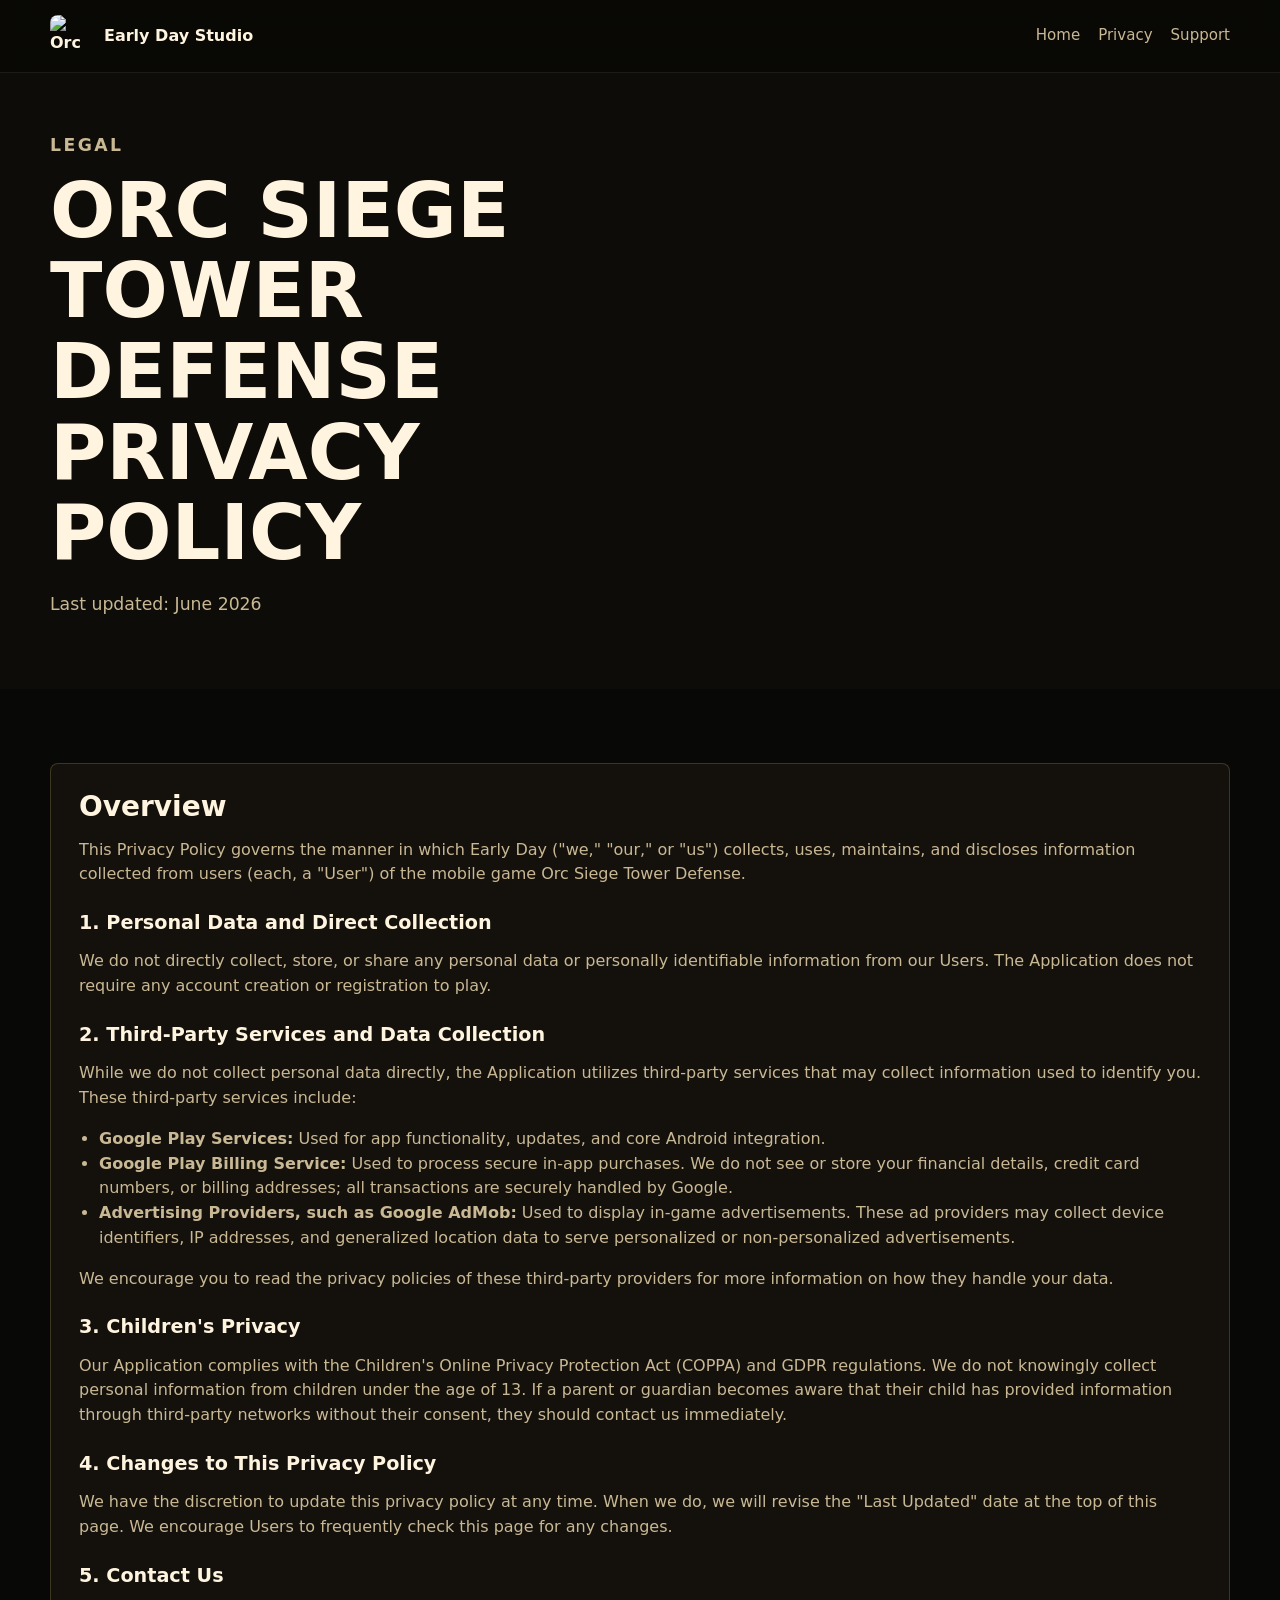
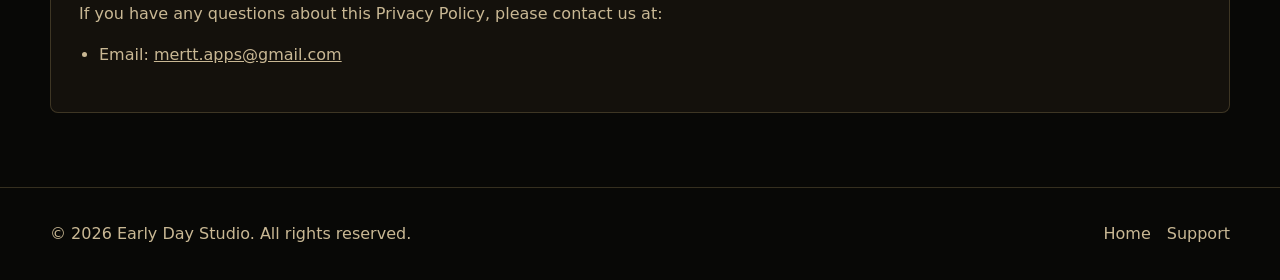
==== privacy.html @ 52c7baf3 "Add files via upload" ====
<!doctype html>
<html lang="en">
  <head>
    <meta charset="utf-8">
    <meta name="viewport" content="width=device-width, initial-scale=1">
    <title>Privacy Policy | Orc Siege Tower Defense</title>
    <meta name="description" content="Privacy Policy for Orc Siege Tower Defense by Early Day Studio.">
    <link rel="icon" href="assets/icon.png">
    <link rel="stylesheet" href="styles.css">
  </head>
  <body>
    <header class="site-header">
      <nav class="nav" aria-label="Main navigation">
        <a class="brand" href="index.html">
          <img src="assets/icon.png" alt="Orc Siege Tower Defense icon">
          <span>Early Day Studio</span>
        </a>
        <div class="nav-links">
          <a href="index.html">Home</a>
          <a href="privacy.html">Privacy</a>
          <a href="support.html">Support</a>
        </div>
      </nav>
    </header>

    <main>
      <section class="page-hero">
        <div class="container">
          <p class="eyebrow">Legal</p>
          <h1>Orc Siege Tower Defense Privacy Policy</h1>
          <p>Last updated: June 2026</p>
        </div>
      </section>

      <section class="section">
        <div class="container">
          <article class="content-panel">
            <h2>Overview</h2>
            <p>
              This Privacy Policy governs the manner in which Early Day ("we," "our," or "us") collects, uses, maintains, and discloses information collected from users (each, a "User") of the mobile game Orc Siege Tower Defense.
            </p>

            <h3>1. Personal Data and Direct Collection</h3>
            <p>
              We do not directly collect, store, or share any personal data or personally identifiable information from our Users. The Application does not require any account creation or registration to play.
            </p>

            <h3>2. Third-Party Services and Data Collection</h3>
            <p>
              While we do not collect personal data directly, the Application utilizes third-party services that may collect information used to identify you. These third-party services include:
            </p>
            <ul>
              <li><strong>Google Play Services:</strong> Used for app functionality, updates, and core Android integration.</li>
              <li><strong>Google Play Billing Service:</strong> Used to process secure in-app purchases. We do not see or store your financial details, credit card numbers, or billing addresses; all transactions are securely handled by Google.</li>
              <li><strong>Advertising Providers, such as Google AdMob:</strong> Used to display in-game advertisements. These ad providers may collect device identifiers, IP addresses, and generalized location data to serve personalized or non-personalized advertisements.</li>
            </ul>
            <p>
              We encourage you to read the privacy policies of these third-party providers for more information on how they handle your data.
            </p>

            <h3>3. Children's Privacy</h3>
            <p>
              Our Application complies with the Children's Online Privacy Protection Act (COPPA) and GDPR regulations. We do not knowingly collect personal information from children under the age of 13. If a parent or guardian becomes aware that their child has provided information through third-party networks without their consent, they should contact us immediately.
            </p>

            <h3>4. Changes to This Privacy Policy</h3>
            <p>
              We have the discretion to update this privacy policy at any time. When we do, we will revise the "Last Updated" date at the top of this page. We encourage Users to frequently check this page for any changes.
            </p>

            <h3>5. Contact Us</h3>
            <p>
              If you have any questions about this Privacy Policy, please contact us at:
            </p>
            <ul>
              <li>Email: <a href="mailto:mertt.apps@gmail.com">mertt.apps@gmail.com</a></li>
            </ul>
          </article>
        </div>
      </section>
    </main>

    <footer class="site-footer">
      <div class="container footer-inner">
        <span>© 2026 Early Day Studio. All rights reserved.</span>
        <div class="footer-links">
          <a href="index.html">Home</a>
          <a href="support.html">Support</a>
        </div>
      </div>
    </footer>
  </body>
</html>
---- styles.css ----
:root {
  color-scheme: dark;
  --bg: #080806;
  --panel: #14110c;
  --panel-2: #1c1811;
  --ink: #fff4df;
  --muted: #c9b894;
  --gold: #f4b44a;
  --ember: #d85a25;
  --green: #6f9d4a;
  --line: rgba(255, 218, 143, 0.18);
  --shadow: 0 20px 60px rgba(0, 0, 0, 0.42);
}

* {
  box-sizing: border-box;
}

html {
  scroll-behavior: smooth;
}

body {
  margin: 0;
  background: var(--bg);
  color: var(--ink);
  font-family: Inter, ui-sans-serif, system-ui, -apple-system, BlinkMacSystemFont, "Segoe UI", sans-serif;
  line-height: 1.55;
}

img {
  display: block;
  max-width: 100%;
}

a {
  color: inherit;
}

.site-header {
  position: fixed;
  z-index: 20;
  top: 0;
  right: 0;
  left: 0;
  border-bottom: 1px solid rgba(255, 255, 255, 0.08);
  background: rgba(8, 8, 6, 0.76);
  backdrop-filter: blur(16px);
}

.nav {
  display: flex;
  align-items: center;
  justify-content: space-between;
  gap: 20px;
  width: min(1180px, calc(100% - 36px));
  min-height: 72px;
  margin: 0 auto;
}

.brand {
  display: inline-flex;
  align-items: center;
  gap: 12px;
  text-decoration: none;
  font-weight: 800;
  letter-spacing: 0;
}

.brand img {
  width: 42px;
  height: 42px;
  border-radius: 8px;
}

.nav-links {
  display: flex;
  align-items: center;
  gap: 18px;
  font-size: 0.94rem;
  color: var(--muted);
}

.nav-links a {
  text-decoration: none;
}

.nav-links a:hover {
  color: var(--ink);
}

.hero {
  position: relative;
  display: grid;
  min-height: 92vh;
  padding: 118px 0 72px;
  overflow: hidden;
  background-image:
    linear-gradient(90deg, rgba(8, 8, 6, 0.96) 0%, rgba(8, 8, 6, 0.62) 42%, rgba(8, 8, 6, 0.28) 78%),
    linear-gradient(0deg, rgba(8, 8, 6, 1) 0%, rgba(8, 8, 6, 0.08) 42%),
    url("assets/main-menu-picture.png");
  background-position: center;
  background-size: cover;
}

.hero-inner {
  position: relative;
  z-index: 1;
  display: grid;
  grid-template-columns: minmax(0, 620px) minmax(280px, 420px);
  align-items: end;
  justify-content: space-between;
  gap: 52px;
  width: min(1180px, calc(100% - 36px));
  margin: 0 auto;
}

.studio-mark {
  width: 176px;
  margin-bottom: 26px;
}

.eyebrow {
  margin: 0 0 12px;
  color: var(--gold);
  font-size: 0.84rem;
  font-weight: 800;
  letter-spacing: 0.14em;
  text-transform: uppercase;
}

h1,
h2,
h3 {
  margin: 0;
  line-height: 1.05;
  letter-spacing: 0;
}

h1 {
  max-width: 12ch;
  font-size: 4.8rem;
  text-transform: uppercase;
}

.hero-copy {
  max-width: 600px;
  margin: 22px 0 0;
  color: #ead7ad;
  font-size: 1.18rem;
}

.hero-actions {
  display: flex;
  flex-wrap: wrap;
  gap: 12px;
  margin-top: 30px;
}

.button {
  display: inline-flex;
  align-items: center;
  justify-content: center;
  min-height: 48px;
  padding: 0 18px;
  border: 1px solid var(--line);
  border-radius: 8px;
  color: var(--ink);
  background: rgba(255, 255, 255, 0.08);
  box-shadow: var(--shadow);
  font-weight: 800;
  text-decoration: none;
}

.button.primary {
  border-color: rgba(244, 180, 74, 0.72);
  background: #b94c20;
}

.button:hover {
  transform: translateY(-1px);
}

.hero-card {
  align-self: center;
  border: 1px solid var(--line);
  border-radius: 8px;
  background: rgba(20, 17, 12, 0.74);
  box-shadow: var(--shadow);
  overflow: hidden;
}

.hero-card img {
  width: 100%;
  aspect-ratio: 1;
  object-fit: cover;
}

.hero-card-body {
  padding: 18px;
}

.store-status {
  display: grid;
  grid-template-columns: 1fr 1fr;
  gap: 10px;
  margin-top: 16px;
}

.store-pill {
  min-height: 44px;
  padding: 10px;
  border: 1px solid var(--line);
  border-radius: 8px;
  color: var(--muted);
  text-align: center;
  font-size: 0.9rem;
  font-weight: 800;
}

.section {
  padding: 74px 0;
}

.section.alt {
  background: #0d0c08;
}

.container {
  width: min(1180px, calc(100% - 36px));
  margin: 0 auto;
}

.section-head {
  display: flex;
  align-items: end;
  justify-content: space-between;
  gap: 30px;
  margin-bottom: 28px;
}

.section-head p {
  max-width: 560px;
  margin: 0;
  color: var(--muted);
}

h2 {
  font-size: 2.45rem;
}

h3 {
  font-size: 1.2rem;
}

.feature-grid,
.tower-grid,
.enemy-grid,
.legal-grid {
  display: grid;
  gap: 16px;
}

.feature-grid {
  grid-template-columns: repeat(3, 1fr);
}

.tower-grid {
  grid-template-columns: repeat(5, 1fr);
}

.enemy-grid,
.legal-grid {
  grid-template-columns: repeat(3, 1fr);
}

.feature,
.tower,
.enemy,
.legal-card,
.content-panel {
  border: 1px solid var(--line);
  border-radius: 8px;
  background: var(--panel);
}

.feature,
.legal-card {
  padding: 22px;
}

.feature p,
.legal-card p,
.content-panel p,
.content-panel li {
  color: var(--muted);
}

.tower,
.enemy {
  overflow: hidden;
}

.tower img {
  width: 100%;
  height: 168px;
  object-fit: contain;
  padding: 14px;
  background: var(--panel-2);
}

.enemy img {
  width: 100%;
  height: 240px;
  object-fit: contain;
  padding-top: 10px;
  background: var(--panel-2);
}

.card-body {
  min-height: 96px;
  padding: 16px;
}

.card-body p {
  margin: 8px 0 0;
  color: var(--muted);
  font-size: 0.95rem;
}

.content-panel {
  padding: 28px;
}

.content-panel + .content-panel {
  margin-top: 16px;
}

.content-panel h2 {
  margin-bottom: 14px;
  font-size: 1.75rem;
}

.content-panel h3 {
  margin-top: 26px;
}

.content-panel ul {
  padding-left: 20px;
}

.page-hero {
  padding: 132px 0 54px;
  background: #0d0c08;
}

.page-hero p {
  max-width: 720px;
  color: var(--muted);
  font-size: 1.08rem;
}

.site-footer {
  padding: 34px 0;
  border-top: 1px solid var(--line);
  color: var(--muted);
  background: #080806;
}

.footer-inner {
  display: flex;
  align-items: center;
  justify-content: space-between;
  gap: 24px;
}

.footer-links {
  display: flex;
  gap: 16px;
}

.footer-links a {
  text-decoration: none;
}

@media (max-width: 900px) {
  .nav {
    min-height: 64px;
  }

  .nav-links {
    gap: 12px;
    font-size: 0.86rem;
  }

  .hero {
    min-height: auto;
    padding-top: 104px;
  }

  .hero-inner {
    grid-template-columns: 1fr;
    gap: 34px;
  }

  h1 {
    font-size: 3.25rem;
  }

  .hero-card {
    max-width: 420px;
  }

  .feature-grid,
  .tower-grid,
  .enemy-grid,
  .legal-grid {
    grid-template-columns: repeat(2, 1fr);
  }

  .section-head {
    display: block;
  }

  .section-head p {
    margin-top: 12px;
  }
}

@media (max-width: 620px) {
  .nav {
    align-items: flex-start;
    flex-direction: column;
    justify-content: center;
    padding: 12px 0;
  }

  .nav-links {
    flex-wrap: wrap;
  }

  h1 {
    font-size: 2.5rem;
  }

  h2 {
    font-size: 2rem;
  }

  .hero-copy {
    font-size: 1rem;
  }

  .feature-grid,
  .tower-grid,
  .enemy-grid,
  .legal-grid,
  .store-status {
    grid-template-columns: 1fr;
  }

  .footer-inner {
    align-items: flex-start;
    flex-direction: column;
  }
}
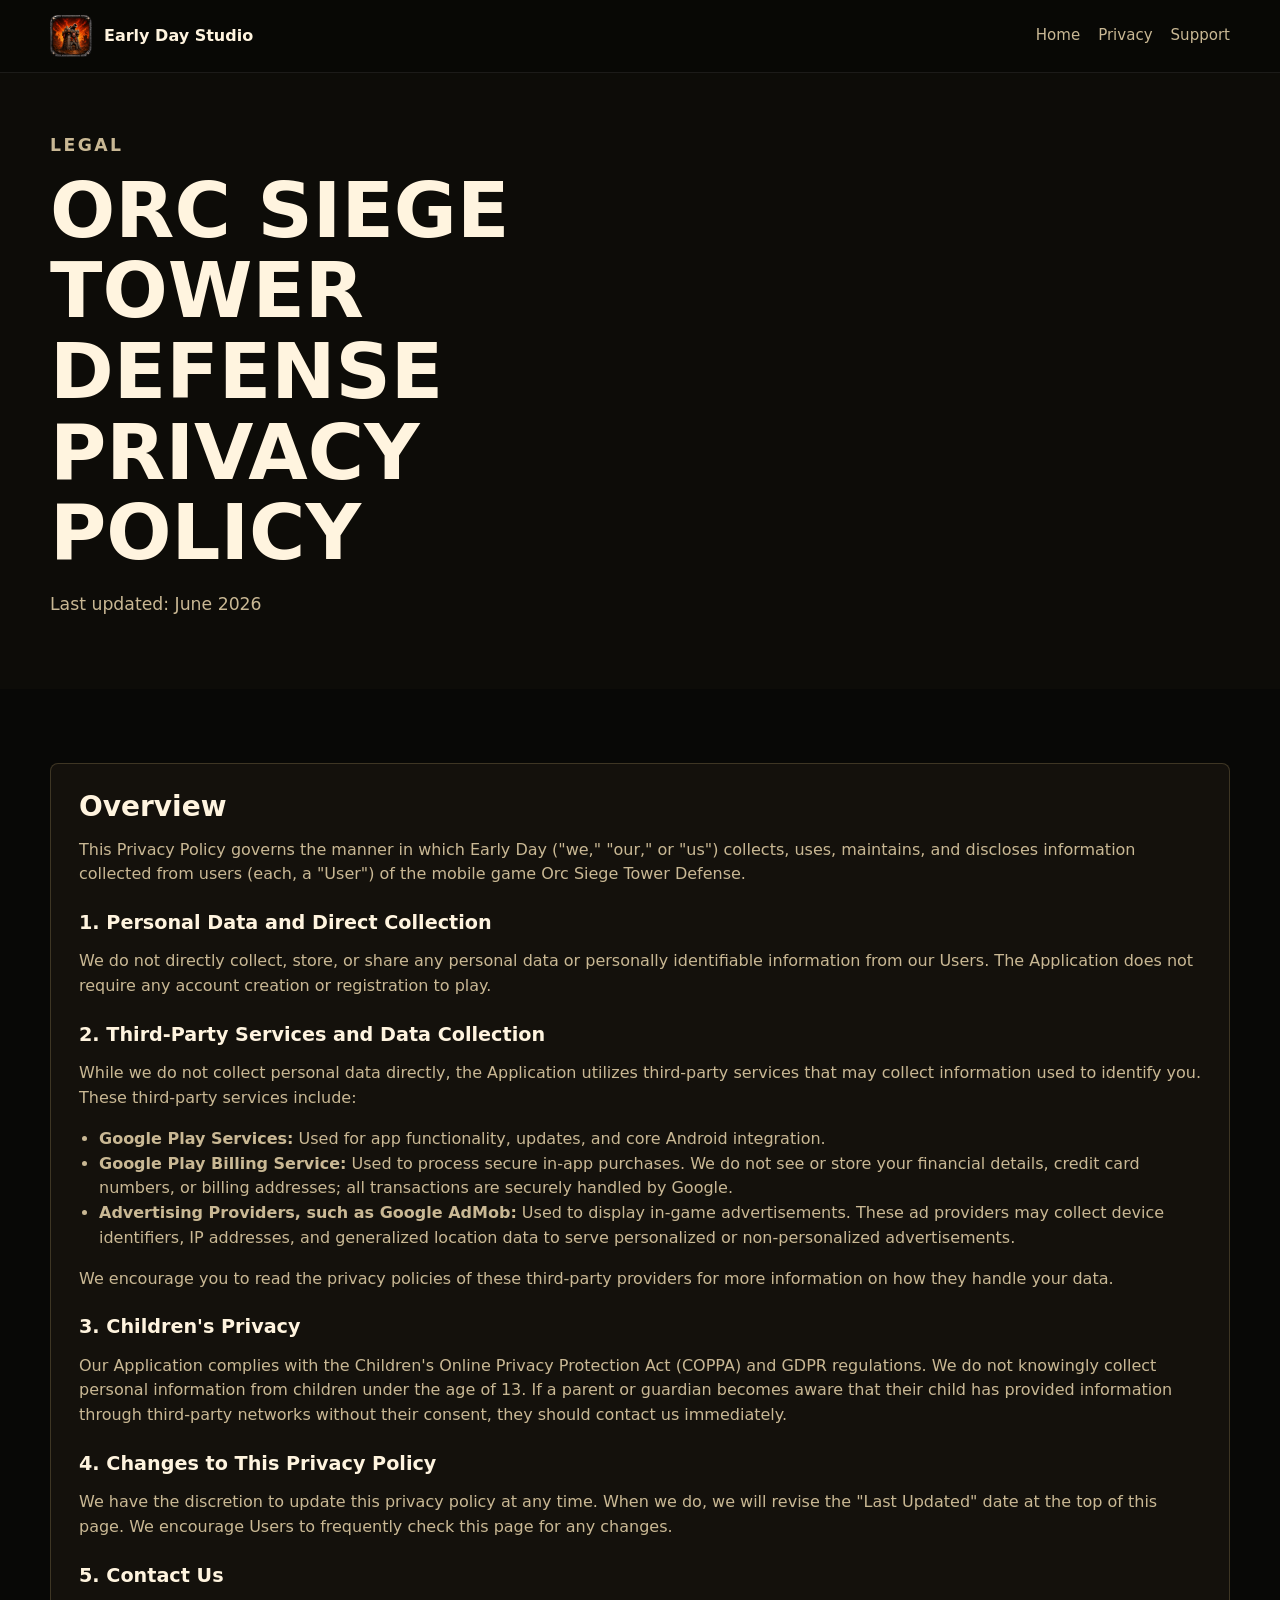
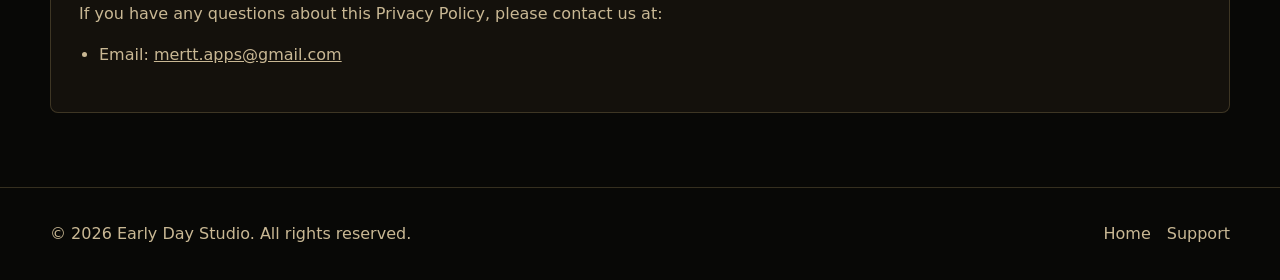
==== commit 72ad5463: "Add files via upload" ====
--- a/privacy.html
+++ b/privacy.html
@@ -5,14 +5,14 @@
     <meta name="viewport" content="width=device-width, initial-scale=1">
     <title>Privacy Policy | Orc Siege Tower Defense</title>
     <meta name="description" content="Privacy Policy for Orc Siege Tower Defense by Early Day Studio.">
-    <link rel="icon" href="assets/icon.png">
+    <link rel="icon" href="icon.png">
     <link rel="stylesheet" href="styles.css">
   </head>
   <body>
     <header class="site-header">
       <nav class="nav" aria-label="Main navigation">
         <a class="brand" href="index.html">
-          <img src="assets/icon.png" alt="Orc Siege Tower Defense icon">
+          <img src="icon.png" alt="Orc Siege Tower Defense icon">
           <span>Early Day Studio</span>
         </a>
         <div class="nav-links">
--- a/styles.css
+++ b/styles.css
@@ -2,12 +2,9 @@
   color-scheme: dark;
   --bg: #080806;
   --panel: #14110c;
-  --panel-2: #1c1811;
   --ink: #fff4df;
   --muted: #c9b894;
   --gold: #f4b44a;
-  --ember: #d85a25;
-  --green: #6f9d4a;
   --line: rgba(255, 218, 143, 0.18);
   --shadow: 0 20px 60px rgba(0, 0, 0, 0.42);
 }
@@ -44,7 +41,7 @@
   right: 0;
   left: 0;
   border-bottom: 1px solid rgba(255, 255, 255, 0.08);
-  background: rgba(8, 8, 6, 0.76);
+  background: rgba(8, 8, 6, 0.82);
   backdrop-filter: blur(16px);
 }
 
@@ -64,7 +61,6 @@
   gap: 12px;
   text-decoration: none;
   font-weight: 800;
-  letter-spacing: 0;
 }
 
 .brand img {
@@ -90,7 +86,6 @@
 }
 
 .hero {
-  position: relative;
   display: grid;
   min-height: 92vh;
   padding: 118px 0 72px;
@@ -98,26 +93,17 @@
   background-image:
     linear-gradient(90deg, rgba(8, 8, 6, 0.96) 0%, rgba(8, 8, 6, 0.62) 42%, rgba(8, 8, 6, 0.28) 78%),
     linear-gradient(0deg, rgba(8, 8, 6, 1) 0%, rgba(8, 8, 6, 0.08) 42%),
-    url("assets/main-menu-picture.png");
-  background-position: center;
-  background-size: cover;
+    url("background.png");
 }
 
 .hero-inner {
-  position: relative;
-  z-index: 1;
   display: grid;
   grid-template-columns: minmax(0, 620px) minmax(280px, 420px);
-  align-items: end;
+  align-items: center;
   justify-content: space-between;
   gap: 52px;
   width: min(1180px, calc(100% - 36px));
   margin: 0 auto;
-}
-
-.studio-mark {
-  width: 176px;
-  margin-bottom: 26px;
 }
 
 .eyebrow {
@@ -177,12 +163,7 @@
   background: #b94c20;
 }
 
-.button:hover {
-  transform: translateY(-1px);
-}
-
 .hero-card {
-  align-self: center;
   border: 1px solid var(--line);
   border-radius: 8px;
   background: rgba(20, 17, 12, 0.74);
@@ -222,7 +203,8 @@
   padding: 74px 0;
 }
 
-.section.alt {
+.section.alt,
+.page-hero {
   background: #0d0c08;
 }
 
@@ -254,29 +236,17 @@
 }
 
 .feature-grid,
-.tower-grid,
-.enemy-grid,
 .legal-grid {
   display: grid;
   gap: 16px;
 }
 
-.feature-grid {
-  grid-template-columns: repeat(3, 1fr);
-}
-
-.tower-grid {
-  grid-template-columns: repeat(5, 1fr);
-}
-
-.enemy-grid,
+.feature-grid,
 .legal-grid {
   grid-template-columns: repeat(3, 1fr);
 }
 
 .feature,
-.tower,
-.enemy,
 .legal-card,
 .content-panel {
   border: 1px solid var(--line);
@@ -296,38 +266,6 @@
   color: var(--muted);
 }
 
-.tower,
-.enemy {
-  overflow: hidden;
-}
-
-.tower img {
-  width: 100%;
-  height: 168px;
-  object-fit: contain;
-  padding: 14px;
-  background: var(--panel-2);
-}
-
-.enemy img {
-  width: 100%;
-  height: 240px;
-  object-fit: contain;
-  padding-top: 10px;
-  background: var(--panel-2);
-}
-
-.card-body {
-  min-height: 96px;
-  padding: 16px;
-}
-
-.card-body p {
-  margin: 8px 0 0;
-  color: var(--muted);
-  font-size: 0.95rem;
-}
-
 .content-panel {
   padding: 28px;
 }
@@ -351,7 +289,6 @@
 
 .page-hero {
   padding: 132px 0 54px;
-  background: #0d0c08;
 }
 
 .page-hero p {
@@ -412,8 +349,6 @@
   }
 
   .feature-grid,
-  .tower-grid,
-  .enemy-grid,
   .legal-grid {
     grid-template-columns: repeat(2, 1fr);
   }
@@ -452,8 +387,6 @@
   }
 
   .feature-grid,
-  .tower-grid,
-  .enemy-grid,
   .legal-grid,
   .store-status {
     grid-template-columns: 1fr;
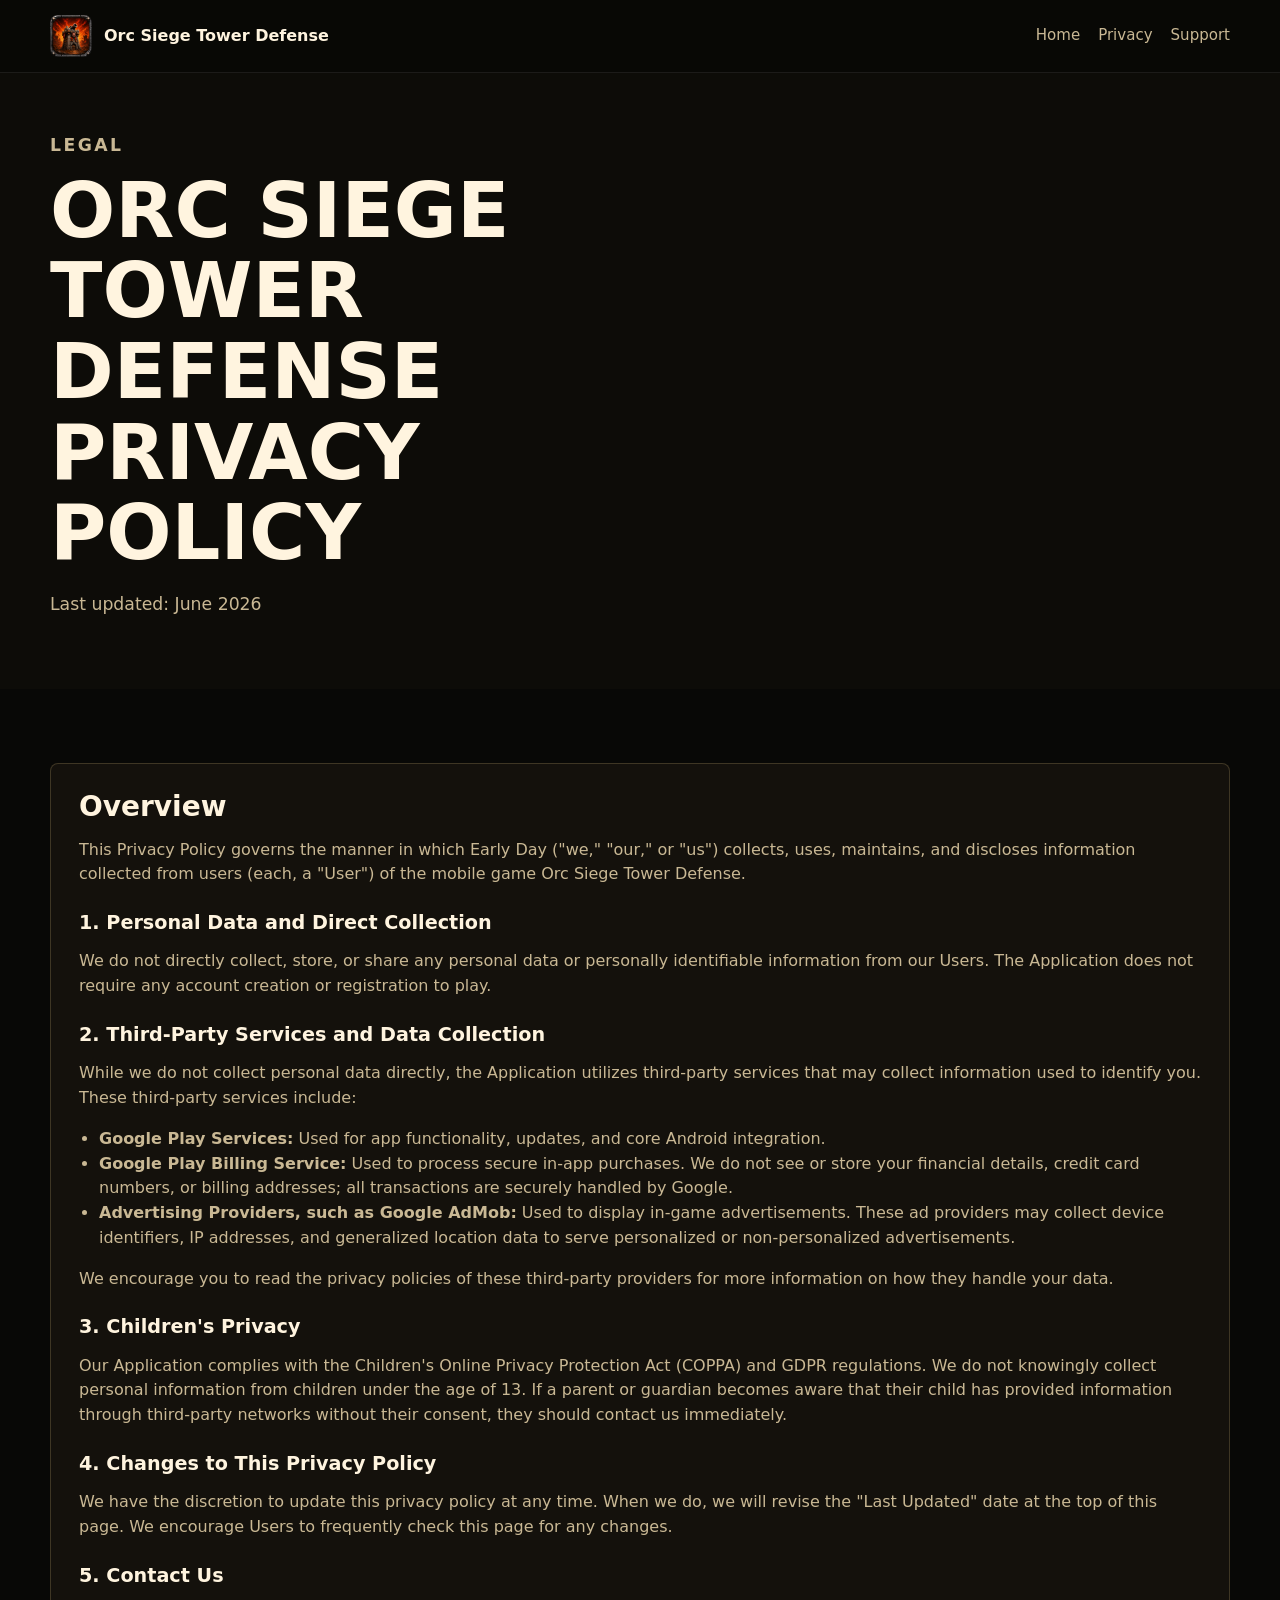
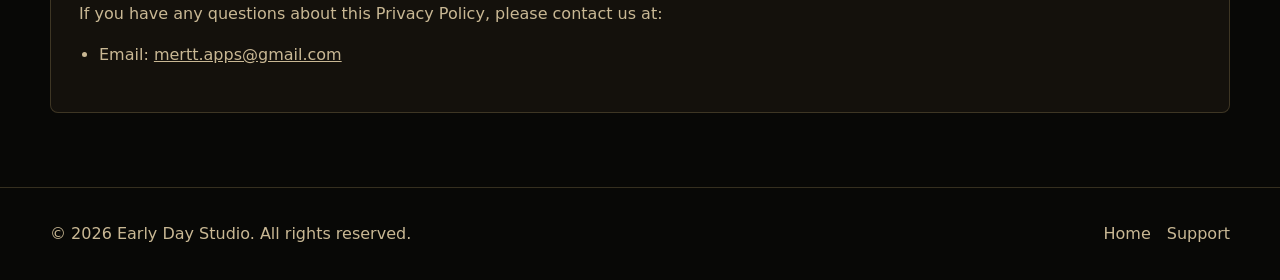
==== commit a7dac3a6: "Add files via upload" ====
--- a/privacy.html
+++ b/privacy.html
@@ -13,7 +13,7 @@
       <nav class="nav" aria-label="Main navigation">
         <a class="brand" href="index.html">
           <img src="icon.png" alt="Orc Siege Tower Defense icon">
-          <span>Early Day Studio</span>
+          <span>Orc Siege Tower Defense</span>
         </a>
         <div class="nav-links">
           <a href="index.html">Home</a>
--- a/styles.css
+++ b/styles.css
@@ -189,6 +189,9 @@
 }
 
 .store-pill {
+  display: flex;
+  align-items: center;
+  justify-content: center;
   min-height: 44px;
   padding: 10px;
   border: 1px solid var(--line);
@@ -197,6 +200,7 @@
   text-align: center;
   font-size: 0.9rem;
   font-weight: 800;
+  text-decoration: none;
 }
 
 .section {
